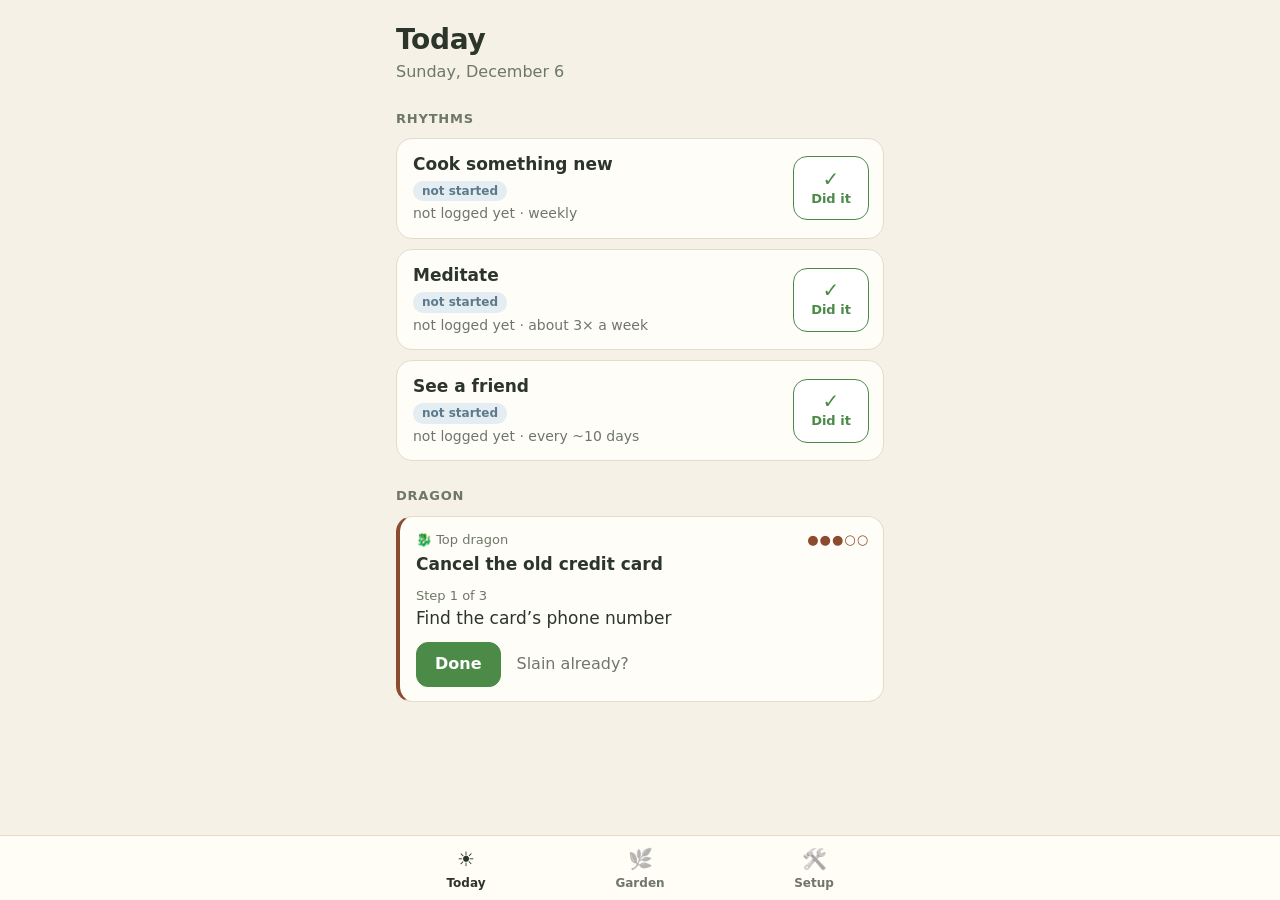
==== habit-garden/index.html @ de33b48e "Habit Garden step 1: storage module, data model and Today screen Co-Authored-By: Claude Opus 5.5 <no" ====
<!doctype html>
<html lang="en">
<head>
<meta charset="utf-8">
<meta name="viewport" content="width=device-width, initial-scale=1, viewport-fit=cover">
<meta name="robots" content="noindex, nofollow">
<meta name="theme-color" content="#f5f1e6">
<title>Habit Garden</title>
<link rel="icon" href="data:image/svg+xml,<svg xmlns=%22http://www.w3.org/2000/svg%22 viewBox=%220 0 100 100%22><text y=%22.9em%22 font-size=%2290%22>🌱</text></svg>">
<link rel="stylesheet" href="style.css">
</head>
<body>
<main id="view" class="view"></main>

<nav class="tabs" aria-label="Screens">
  <a href="#today" data-tab="today"><span aria-hidden="true">☀️</span>Today</a>
  <a href="#garden" data-tab="garden"><span aria-hidden="true">🌿</span>Garden</a>
  <a href="#setup" data-tab="setup"><span aria-hidden="true">🛠️</span>Setup</a>
</nav>

<div id="toast" class="toast" role="status" aria-live="polite" hidden></div>

<script src="js/util.js"></script>
<script src="js/storage.js"></script>
<script src="js/model.js"></script>
<script src="js/seed.js"></script>
<script src="js/app.js"></script>
</body>
</html>
---- habit-garden/style.css ----
:root {
  --bg: #f5f1e6;
  --card: #fffdf7;
  --ink: #2c3529;
  --muted: #6e7768;
  --line: #e4dcc8;
  --leaf: #4c8a48;
  --leaf-soft: #e3efd9;
  --due: #a8741c;
  --due-soft: #f8ecd2;
  --quiet: #6b7486;
  --quiet-soft: #e9ebef;
  --new: #5d7a8c;
  --new-soft: #e3edf2;
  --dragon: #8a4b2f;
  --radius: 16px;
  --tabs-h: 64px;
}

* { box-sizing: border-box; }

html, body { margin: 0; }

body {
  background: var(--bg);
  color: var(--ink);
  font: 16px/1.4 system-ui, -apple-system, "Segoe UI", Roboto, sans-serif;
  -webkit-tap-highlight-color: transparent;
}

button { font: inherit; color: inherit; }

.view {
  max-width: 520px;
  margin: 0 auto;
  padding: calc(env(safe-area-inset-top) + 20px) 16px calc(var(--tabs-h) + env(safe-area-inset-bottom) + 24px);
}

.top h1 { margin: 0; font-size: 28px; letter-spacing: -0.01em; }
.top .sub { margin: 2px 0 0; color: var(--muted); }

.sec {
  margin: 26px 0 10px;
  font-size: 13px;
  font-weight: 600;
  text-transform: uppercase;
  letter-spacing: 0.06em;
  color: var(--muted);
}

.empty { color: var(--muted); }
.muted { color: var(--muted); }

.card {
  background: var(--card);
  border: 1px solid var(--line);
  border-radius: var(--radius);
  padding: 14px 14px 14px 16px;
  margin-bottom: 10px;
}

/* ---------- Rhythm cards ---------- */

.rhythm { display: flex; align-items: center; gap: 12px; }
.r-main { flex: 1; min-width: 0; }
.r-name { font-weight: 600; font-size: 17px; }
.r-meta { display: flex; align-items: center; gap: 8px; margin-top: 4px; flex-wrap: wrap; }
.r-when { color: var(--muted); font-size: 14px; margin-top: 3px; }

.pill {
  display: inline-block;
  font-size: 12px;
  font-weight: 600;
  padding: 2px 9px;
  border-radius: 999px;
}
.st-on .pill { background: var(--leaf-soft); color: var(--leaf); }
.st-due .pill { background: var(--due-soft); color: var(--due); }
.st-quiet .pill { background: var(--quiet-soft); color: var(--quiet); }
.st-new .pill { background: var(--new-soft); color: var(--new); }

.today-count { font-size: 13px; color: var(--leaf); font-weight: 600; }

.log-btn {
  flex: none;
  width: 76px;
  height: 64px;
  border-radius: 14px;
  border: 1.5px solid var(--leaf);
  background: #fff;
  color: var(--leaf);
  font-size: 13px;
  font-weight: 600;
  display: flex;
  flex-direction: column;
  align-items: center;
  justify-content: center;
  gap: 1px;
  cursor: pointer;
  transition: transform 0.12s ease, background 0.12s ease;
}
.log-btn .tick { font-size: 20px; line-height: 1; }
.log-btn:active { transform: scale(0.94); }
.log-btn.pop { background: var(--leaf); color: #fff; transform: scale(1.06); }

/* ---------- Dragon card ---------- */

.dragon { border-left: 4px solid var(--dragon); }
.dragon.old { border-left-color: var(--quiet); background: #fbfaf6; }
.dragon.compact { padding-top: 10px; padding-bottom: 10px; opacity: 0.85; }
.dragon.compact .d-name { font-size: 15px; }
.dragon.compact .d-step { font-size: 15px; }

.d-label {
  display: flex;
  justify-content: space-between;
  font-size: 13px;
  color: var(--muted);
}
.dread { color: var(--dragon); letter-spacing: 1px; }
.d-name { font-weight: 600; font-size: 17px; margin-top: 4px; }
.d-progress { font-size: 13px; color: var(--muted); margin-top: 10px; }
.d-step { font-size: 17px; margin-top: 2px; }
.d-actions { display: flex; gap: 10px; align-items: center; margin-top: 12px; }

.btn {
  border: 1.5px solid var(--line);
  background: #fff;
  border-radius: 12px;
  padding: 10px 18px;
  min-height: 44px;
  font-weight: 600;
  cursor: pointer;
}
.btn.primary { background: var(--leaf); border-color: var(--leaf); color: #fff; }
.btn.primary:active { transform: scale(0.97); }
.btn.link { border: none; background: none; color: var(--muted); font-weight: 500; padding: 10px 6px; }

/* ---------- Placeholder ---------- */

.placeholder { text-align: center; color: var(--muted); padding: 60px 20px; }
.ph-icon { font-size: 48px; }

/* ---------- Tabs ---------- */

.tabs {
  position: fixed;
  left: 0; right: 0; bottom: 0;
  display: flex;
  justify-content: center;
  background: rgba(255, 253, 247, 0.96);
  border-top: 1px solid var(--line);
  padding-bottom: env(safe-area-inset-bottom);
  backdrop-filter: blur(8px);
}
.tabs a {
  flex: 1;
  max-width: 174px;
  height: var(--tabs-h);
  display: flex;
  flex-direction: column;
  align-items: center;
  justify-content: center;
  gap: 2px;
  font-size: 12px;
  font-weight: 600;
  color: var(--muted);
  text-decoration: none;
}
.tabs a span { font-size: 20px; filter: grayscale(1); opacity: 0.6; }
.tabs a.active { color: var(--ink); }
.tabs a.active span { filter: none; opacity: 1; }

/* ---------- Toast ---------- */

.toast {
  position: fixed;
  left: 16px;
  right: 16px;
  margin: 0 auto;
  max-width: 440px;
  bottom: calc(var(--tabs-h) + env(safe-area-inset-bottom) + 14px);
  transform: translateY(12px);
  opacity: 0;
  transition: opacity 0.2s ease, transform 0.2s ease;
  background: var(--ink);
  color: #fff;
  border-radius: 12px;
  padding: 10px 10px 10px 16px;
  display: flex;
  align-items: center;
  justify-content: space-between;
  gap: 12px;
  box-shadow: 0 6px 20px rgba(0, 0, 0, 0.18);
}
.toast.show { opacity: 1; transform: none; }
.toast-undo {
  background: none;
  border: none;
  color: #cfe8b8;
  font-weight: 700;
  padding: 6px 8px;
  cursor: pointer;
}
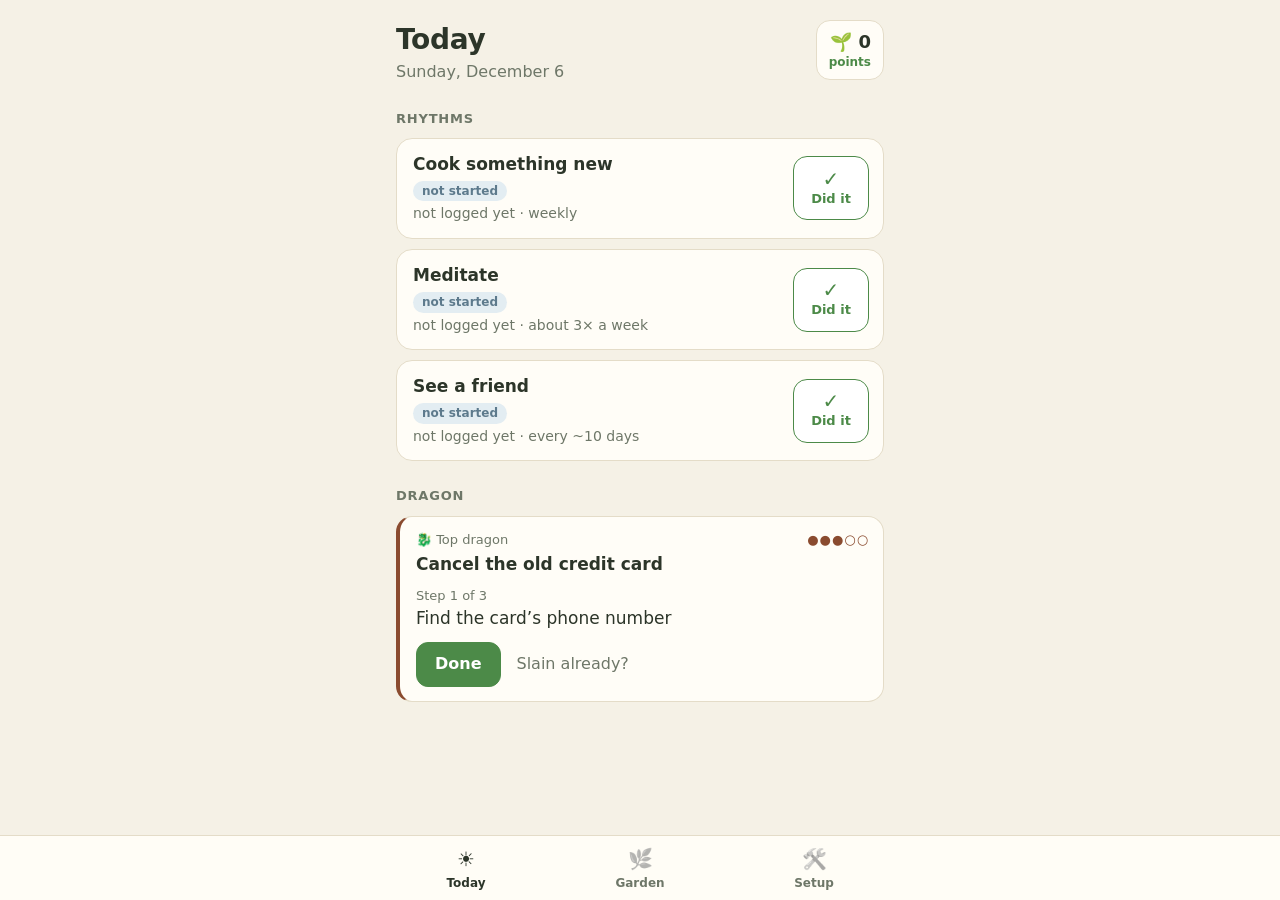
==== commit 89a7ea23: "Habit Garden step 2: scoring with comeback bonus, dragon steps and bounties Co-Authored-By: Claude O" ====
--- a/habit-garden/index.html
+++ b/habit-garden/index.html
@@ -23,6 +23,7 @@
 <script src="js/util.js"></script>
 <script src="js/storage.js"></script>
 <script src="js/model.js"></script>
+<script src="js/scoring.js"></script>
 <script src="js/seed.js"></script>
 <script src="js/app.js"></script>
 </body>
--- a/habit-garden/style.css
+++ b/habit-garden/style.css
@@ -59,6 +59,43 @@
   margin-bottom: 10px;
 }
 
+/* ---------- Points ---------- */
+
+.top-row { display: flex; justify-content: space-between; align-items: flex-start; gap: 12px; }
+.points {
+  flex: none;
+  display: flex;
+  flex-direction: column;
+  align-items: flex-end;
+  text-decoration: none;
+  color: var(--ink);
+  background: var(--card);
+  border: 1px solid var(--line);
+  border-radius: 14px;
+  padding: 8px 12px;
+}
+.points-num { font-weight: 700; font-size: 18px; }
+.points-today { font-size: 12px; color: var(--leaf); font-weight: 600; }
+
+.float-pts {
+  position: fixed;
+  z-index: 10;
+  transform: translate(-50%, -100%);
+  pointer-events: none;
+  font-weight: 800;
+  font-size: 18px;
+  color: var(--leaf);
+  white-space: nowrap;
+  text-shadow: 0 1px 0 #fff, 0 0 6px #fff;
+  animation: float-up 1.1s ease-out forwards;
+}
+.float-pts.big { font-size: 22px; color: #b5701c; }
+@keyframes float-up {
+  0% { opacity: 0; transform: translate(-50%, -60%) scale(0.8); }
+  15% { opacity: 1; transform: translate(-50%, -110%) scale(1.1); }
+  100% { opacity: 0; transform: translate(-50%, -260%) scale(1); }
+}
+
 /* ---------- Rhythm cards ---------- */
 
 .rhythm { display: flex; align-items: center; gap: 12px; }
@@ -78,6 +115,8 @@
 .st-due .pill { background: var(--due-soft); color: var(--due); }
 .st-quiet .pill { background: var(--quiet-soft); color: var(--quiet); }
 .st-new .pill { background: var(--new-soft); color: var(--new); }
+
+.r-welcome { font-size: 13px; color: var(--leaf); margin-top: 4px; font-weight: 500; }
 
 .today-count { font-size: 13px; color: var(--leaf); font-weight: 600; }
 
